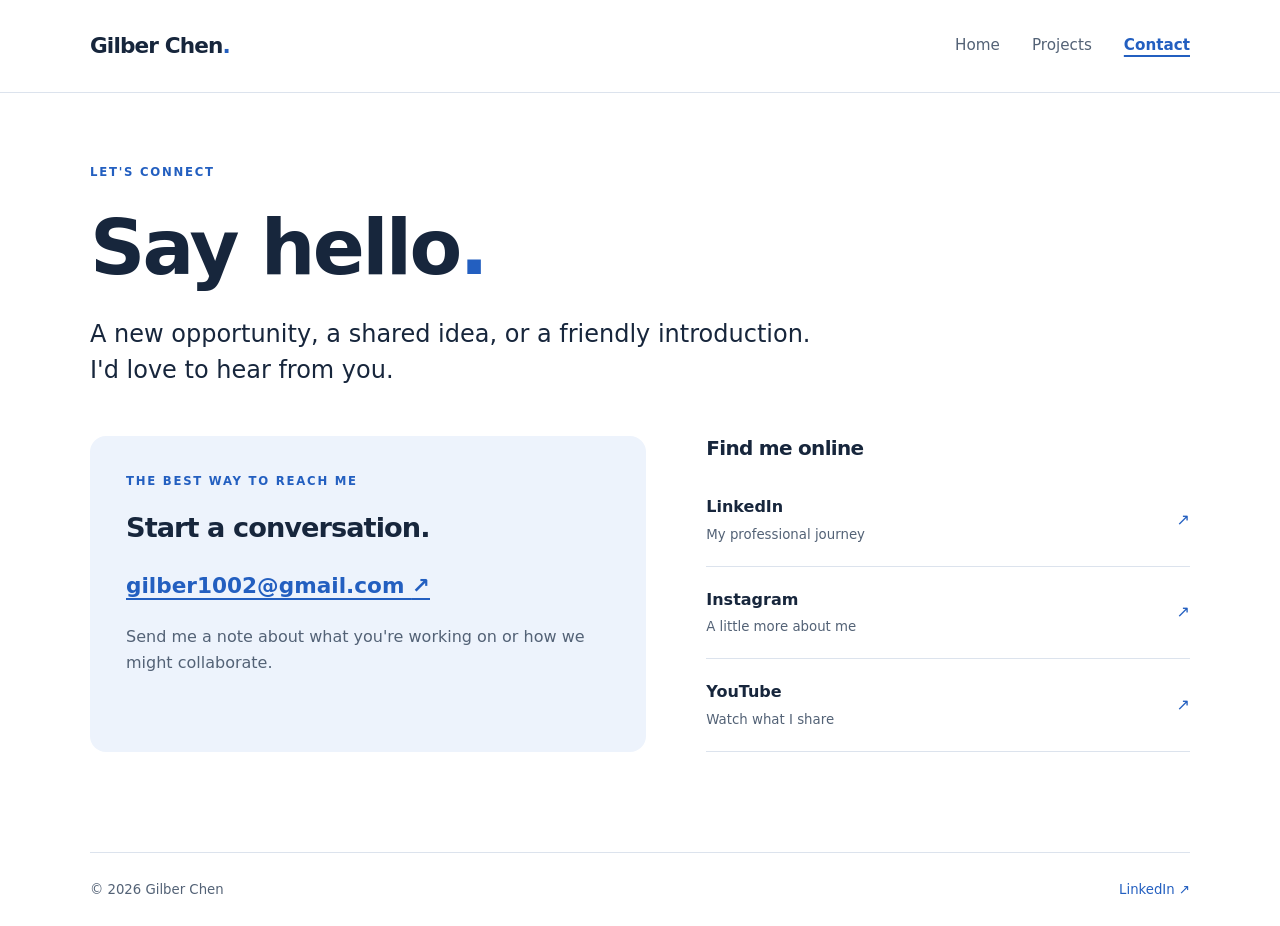
==== contact.html @ 38dcda11 "Build three-page portfolio MVP with hosting documentation" ====
<!doctype html>
<html lang="en">
<head>
  <meta charset="utf-8"><meta name="viewport" content="width=device-width, initial-scale=1">
  <meta name="description" content="Connect with Gilber Chen by email, LinkedIn, Instagram, or YouTube.">
  <title>Contact | Gilber Chen</title><link rel="stylesheet" href="assets/styles.css"><script src="assets/script.js" defer></script>
</head>
<body>
  <a class="skip-link" href="#main">Skip to content</a>
  <header class="site-header"><div class="container header-inner"><a class="brand" href="index.html">Gilber Chen<span class="brand-dot">.</span></a><nav aria-label="Main navigation"><a href="index.html">Home</a><a href="projects.html">Projects</a><a href="contact.html" aria-current="page">Contact</a></nav></div></header>
  <main id="main" class="container page-main">
    <div class="page-intro"><p class="eyebrow">Let's connect</p><h1>Say hello<span class="brand-dot">.</span></h1><p class="lead">A new opportunity, a shared idea, or a friendly introduction.<br>I'd love to hear from you.</p></div>
    <div class="contact-grid">
      <section class="email-card" aria-labelledby="email-title"><p class="eyebrow">The best way to reach me</p><h2 id="email-title">Start a conversation.</h2><a class="email-link" href="mailto:gilber1002@gmail.com">gilber1002@gmail.com <span aria-hidden="true">&nearr;</span></a><p>Send me a note about what you're working on or how we might collaborate.</p></section>
      <section class="social-section" aria-labelledby="social-title"><h2 id="social-title">Find me online</h2><a class="social-link" href="https://www.linkedin.com/in/gilberchen/"><span><strong>LinkedIn</strong><small>My professional journey</small></span><span aria-hidden="true">&nearr;</span></a><a class="social-link" href="https://www.instagram.com/gilbernyy/"><span><strong>Instagram</strong><small>A little more about me</small></span><span aria-hidden="true">&nearr;</span></a><a class="social-link" href="https://www.youtube.com/@Hungry_gilberny"><span><strong>YouTube</strong><small>Watch what I share</small></span><span aria-hidden="true">&nearr;</span></a></section>
    </div>
  </main>
  <footer class="container site-footer"><p>&copy; <span data-year>2026</span> Gilber Chen</p><a href="https://www.linkedin.com/in/gilberchen/">LinkedIn <span aria-hidden="true">&nearr;</span></a></footer>
</body>
</html>
---- assets/styles.css ----
:root { --ink: #17263c; --muted: #536276; --blue: #235fc0; --line: #dce3ed; --pale: #f5f7fa; --radius: 16px; }
* { box-sizing: border-box; }
html { scroll-behavior: smooth; }
body { margin: 0; background: #fff; color: var(--ink); font-family: system-ui, -apple-system, BlinkMacSystemFont, "Segoe UI", sans-serif; line-height: 1.65; display: flex; flex-direction: column; min-height: 100vh; }
main { flex: 1; }
a { color: var(--blue); text-underline-offset: 5px; }
a:hover { text-decoration: underline; }
a:focus-visible { outline: 3px solid var(--blue); outline-offset: 5px; border-radius: 3px; }
h1, h2, h3, p, figure { margin: 0; }
h1, h2, h3 { line-height: 1.2; letter-spacing: -.035em; }
h1 { font-size: clamp(2.8rem, 6vw, 4.8rem); font-weight: 750; }
h2 { font-size: clamp(1.75rem, 3.4vw, 2.5rem); }
h3 { font-size: 1.25rem; }
p { color: var(--muted); }
.container { width: min(1100px, calc(100% - 64px)); margin-inline: auto; }
.site-header { border-bottom: 1px solid var(--line); }
.header-inner { display: flex; justify-content: space-between; align-items: center; min-height: 92px; gap: 24px; }
.brand { color: var(--ink); font-size: 1.35rem; font-weight: 750; letter-spacing: -.04em; text-decoration: none; white-space: nowrap; }
.brand-dot { color: var(--blue); }
nav { display: flex; gap: 32px; }
nav a { color: var(--muted); font-size: .95rem; text-decoration: none; padding-block: 10px; }
nav a[aria-current] { color: var(--blue); font-weight: 650; text-decoration: underline; text-decoration-thickness: 2px; }
.hero { display: grid; grid-template-columns: 1.25fr 1fr; align-items: center; gap: 80px; padding-block: 72px 88px; }
.eyebrow { text-transform: uppercase; letter-spacing: .15em; font-size: .73rem; font-weight: 750; color: var(--blue); margin-bottom: 20px; }
.lead { font-size: clamp(1.2rem, 2.3vw, 1.5rem); line-height: 1.5; margin-top: 22px; margin-bottom: 18px; color: var(--ink); }
.hero-copy > p:not(.eyebrow) { max-width: 540px; }
.actions { display: flex; align-items: center; flex-wrap: wrap; gap: 24px; margin-top: 30px; }
.button { display: inline-flex; align-items: center; justify-content: center; gap: 20px; padding: 13px 22px; background: var(--blue); color: white; border-radius: 7px; text-decoration: none; font-weight: 600; font-size: .93rem; }
.button:hover { background: #194b9a; text-decoration: none; }
.text-link { font-weight: 650; text-decoration: none; }
.mission { border-left: 3px solid #abc5ef; padding-left: 20px; margin-top: 38px; }
.mission h2 { font-size: .95rem; letter-spacing: 0; margin-bottom: 8px; }
.mission p { font-size: .94rem; }
.portrait { background: var(--pale); border-radius: var(--radius); overflow: hidden; border: 1px solid var(--line); }
.portrait img { display: block; width: 100%; height: auto; aspect-ratio: 4 / 4.7; object-fit: cover; object-position: center 35%; }
.portrait figcaption { padding: 18px 22px; font-size: .95rem; font-weight: 650; }
.portrait figcaption span { display: block; color: var(--muted); font-size: .78rem; font-weight: 400; margin-top: 2px; }
.section { padding-block: 76px; }
.section-tinted { background: var(--pale); }
.section-heading { margin-bottom: 38px; max-width: 700px; }
.section-heading .eyebrow { margin-bottom: 14px; }
.experience { display: grid; grid-template-columns: 215px 1fr; gap: 48px; padding-block: 30px; border-top: 1px solid var(--line); }
.date { color: var(--ink); font-size: .86rem; font-weight: 650; }
.location { margin-top: 4px; font-size: .85rem; }
.organization { color: var(--blue); font-weight: 600; margin-block: 6px 14px; }
.experience ul { padding-left: 20px; margin-bottom: 0; color: var(--muted); }
.experience li + li { margin-top: 7px; }
.education-grid, .skills-grid, .project-grid { display: grid; grid-template-columns: repeat(2, minmax(0, 1fr)); gap: 26px; }
.card { padding: 30px; border: 1px solid var(--line); border-radius: var(--radius); }
.card h3 { margin-top: 18px; }
.card .organization { margin-bottom: 4px; }
.skills-section { padding-top: 8px; }
.skills-grid { gap: 60px; }
.skills-grid h3 { margin-bottom: 20px; }
.tags { display: flex; flex-wrap: wrap; list-style: none; padding: 0; margin: 0; gap: 9px; }
.tags li { color: #34475f; background: var(--pale); border: 1px solid var(--line); border-radius: 6px; padding: 6px 12px; font-size: .85rem; }
.closing { margin-bottom: 72px; padding: 38px; border-radius: var(--radius); background: #edf3fc; display: flex; align-items: center; justify-content: space-between; gap: 32px; }
.closing h2 { max-width: 560px; font-size: 1.8rem; }
.closing .button { flex-shrink: 0; }
.site-footer { border-top: 1px solid var(--line); display: flex; align-items: center; justify-content: space-between; gap: 20px; padding-block: 26px; font-size: .83rem; }
.site-footer a { text-decoration: none; }
.page-main { padding-block: 70px 100px; }
.page-intro { max-width: 780px; margin-bottom: 48px; }
.empty-state { text-align: center; background: var(--pale); border: 1px dashed #b8c8df; border-radius: var(--radius); padding: 60px 24px; }
.empty-icon { display: inline-block; color: var(--blue); font-size: 2rem; margin-bottom: 20px; font-family: monospace; }
.empty-state h2 { font-size: 1.7rem; margin-bottom: 16px; }
.empty-state .text-link { display: inline-block; margin-top: 26px; }
.contact-grid { display: grid; grid-template-columns: 1.15fr 1fr; gap: 60px; }
.email-card { padding: 36px; background: #edf3fc; border-radius: var(--radius); }
.email-card h2 { font-size: 1.7rem; margin-bottom: 24px; }
.email-link { display: inline-block; font-size: clamp(1rem, 2vw, 1.35rem); font-weight: 650; margin-bottom: 20px; overflow-wrap: anywhere; }
.social-section h2 { font-size: 1.25rem; margin-bottom: 14px; }
.social-link { display: flex; align-items: center; justify-content: space-between; gap: 20px; padding-block: 20px; border-bottom: 1px solid var(--line); text-decoration: none; }
.social-link strong { display: block; color: var(--ink); }
.social-link small { display: block; color: var(--muted); margin-top: 3px; }
.skip-link { position: absolute; top: -100px; left: 16px; background: white; padding: 12px 20px; z-index: 10; }
.skip-link:focus { top: 10px; }
@media (max-width: 850px) {
  .hero { gap: 36px; }
  .contact-grid { gap: 28px; }
  .experience { grid-template-columns: 165px 1fr; gap: 28px; }
  .closing { flex-direction: column; align-items: flex-start; }
}
@media (max-width: 640px) {
  .container { width: calc(100% - 40px); }
  .header-inner { min-height: 80px; gap: 14px; }
  .brand { font-size: 1.15rem; }
  nav { gap: 16px; }
  nav a { font-size: .85rem; }
  .hero { grid-template-columns: 1fr; gap: 38px; padding-block: 44px 56px; }
  .portrait { width: min(100%, 380px); }
  .section { padding-block: 52px; }
  .experience { grid-template-columns: 1fr; gap: 14px; padding-block: 26px; }
  .education-grid, .skills-grid, .contact-grid, .project-grid { grid-template-columns: 1fr; gap: 24px; }
  .skills-section { padding-top: 0; }
  .card, .email-card { padding: 24px; }
  .closing { padding: 26px; margin-bottom: 48px; }
  .page-main { padding-block: 44px 64px; }
  .empty-state { padding-block: 40px; }
}
@media (prefers-reduced-motion: reduce) { html { scroll-behavior: auto; } }
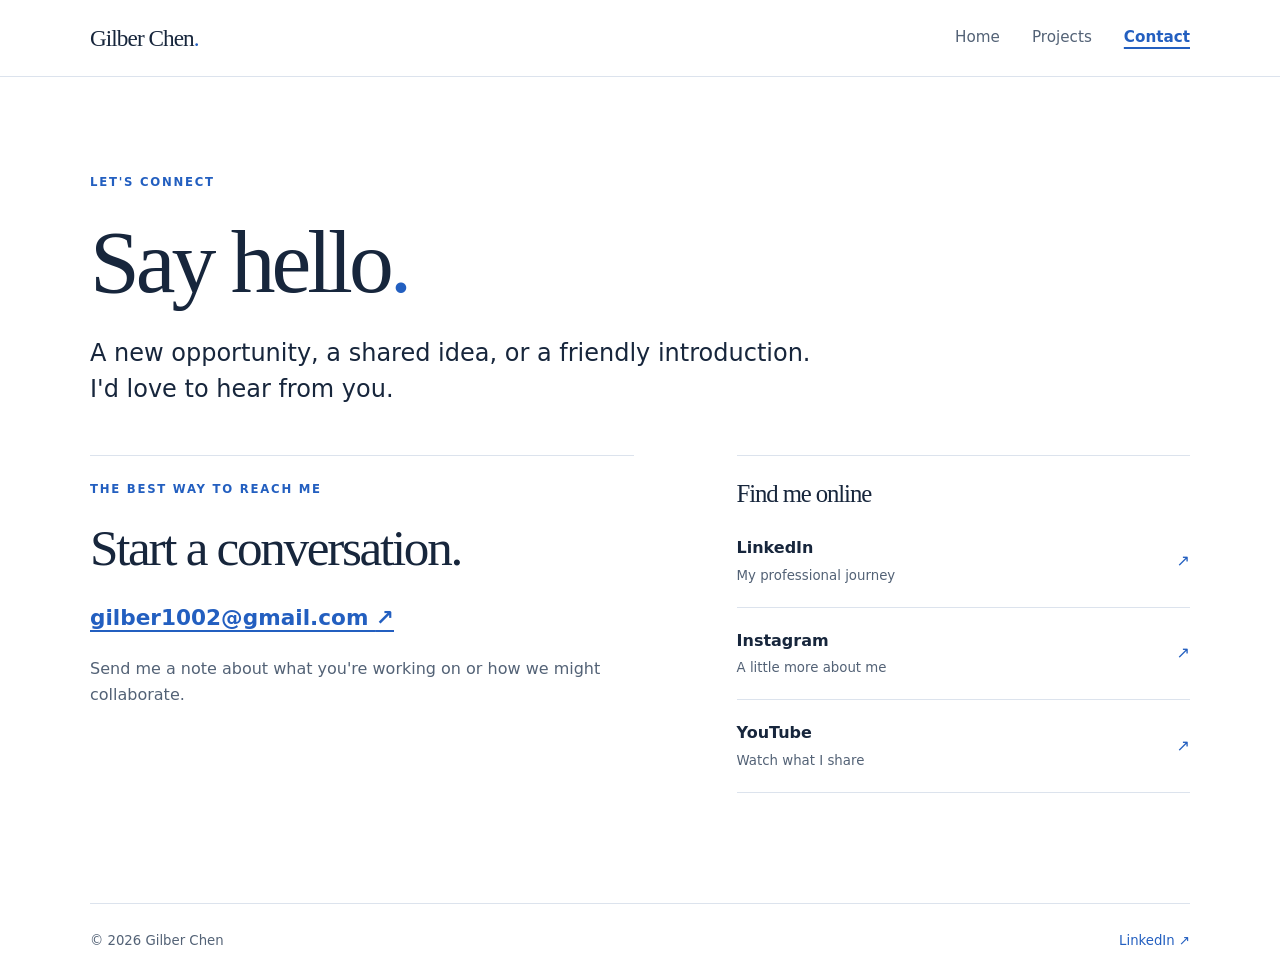
==== commit 1009d2e3: "Restyle portfolio with editorial layouts" ====
--- a/contact.html
+++ b/contact.html
@@ -11,7 +11,7 @@
   <main id="main" class="container page-main">
     <div class="page-intro"><p class="eyebrow">Let's connect</p><h1>Say hello<span class="brand-dot">.</span></h1><p class="lead">A new opportunity, a shared idea, or a friendly introduction.<br>I'd love to hear from you.</p></div>
     <div class="contact-grid">
-      <section class="email-card" aria-labelledby="email-title"><p class="eyebrow">The best way to reach me</p><h2 id="email-title">Start a conversation.</h2><a class="email-link" href="mailto:gilber1002@gmail.com">gilber1002@gmail.com <span aria-hidden="true">&nearr;</span></a><p>Send me a note about what you're working on or how we might collaborate.</p></section>
+      <section class="email-section" aria-labelledby="email-title"><p class="eyebrow">The best way to reach me</p><h2 id="email-title">Start a conversation.</h2><a class="email-link" href="mailto:gilber1002@gmail.com">gilber1002@gmail.com <span aria-hidden="true">&nearr;</span></a><p>Send me a note about what you're working on or how we might collaborate.</p></section>
       <section class="social-section" aria-labelledby="social-title"><h2 id="social-title">Find me online</h2><a class="social-link" href="https://www.linkedin.com/in/gilberchen/"><span><strong>LinkedIn</strong><small>My professional journey</small></span><span aria-hidden="true">&nearr;</span></a><a class="social-link" href="https://www.instagram.com/gilbernyy/"><span><strong>Instagram</strong><small>A little more about me</small></span><span aria-hidden="true">&nearr;</span></a><a class="social-link" href="https://www.youtube.com/@Hungry_gilberny"><span><strong>YouTube</strong><small>Watch what I share</small></span><span aria-hidden="true">&nearr;</span></a></section>
     </div>
   </main>
--- a/assets/styles.css
+++ b/assets/styles.css
@@ -1,4 +1,4 @@
-:root { --ink: #17263c; --muted: #536276; --blue: #235fc0; --line: #dce3ed; --pale: #f5f7fa; --radius: 16px; }
+:root { --ink: #17263c; --muted: #536276; --blue: #235fc0; --line: #dce3ed; --pale: #f5f7fa; --display: Georgia, "Times New Roman", serif; }
 * { box-sizing: border-box; }
 html { scroll-behavior: smooth; }
 body { margin: 0; background: #fff; color: var(--ink); font-family: system-ui, -apple-system, BlinkMacSystemFont, "Segoe UI", sans-serif; line-height: 1.65; display: flex; flex-direction: column; min-height: 100vh; }
@@ -7,69 +7,70 @@
 a:hover { text-decoration: underline; }
 a:focus-visible { outline: 3px solid var(--blue); outline-offset: 5px; border-radius: 3px; }
 h1, h2, h3, p, figure { margin: 0; }
-h1, h2, h3 { line-height: 1.2; letter-spacing: -.035em; }
-h1 { font-size: clamp(2.8rem, 6vw, 4.8rem); font-weight: 750; }
-h2 { font-size: clamp(1.75rem, 3.4vw, 2.5rem); }
-h3 { font-size: 1.25rem; }
+h1, h2, h3 { font-family: var(--display); font-weight: 400; line-height: 1.12; letter-spacing: -.045em; }
+h1 { font-size: clamp(3rem, 7vw, 6.4rem); }
+h2 { font-size: clamp(2rem, 4vw, 3.45rem); }
+h3 { font-size: 1.55rem; }
 p { color: var(--muted); }
 .container { width: min(1100px, calc(100% - 64px)); margin-inline: auto; }
 .site-header { border-bottom: 1px solid var(--line); }
-.header-inner { display: flex; justify-content: space-between; align-items: center; min-height: 92px; gap: 24px; }
-.brand { color: var(--ink); font-size: 1.35rem; font-weight: 750; letter-spacing: -.04em; text-decoration: none; white-space: nowrap; }
+.header-inner { display: flex; justify-content: space-between; align-items: center; min-height: 76px; gap: 24px; }
+.brand { color: var(--ink); font-family: var(--display); font-size: 1.45rem; letter-spacing: -.04em; text-decoration: none; white-space: nowrap; }
 .brand-dot { color: var(--blue); }
 nav { display: flex; gap: 32px; }
 nav a { color: var(--muted); font-size: .95rem; text-decoration: none; padding-block: 10px; }
 nav a[aria-current] { color: var(--blue); font-weight: 650; text-decoration: underline; text-decoration-thickness: 2px; }
-.hero { display: grid; grid-template-columns: 1.25fr 1fr; align-items: center; gap: 80px; padding-block: 72px 88px; }
-.eyebrow { text-transform: uppercase; letter-spacing: .15em; font-size: .73rem; font-weight: 750; color: var(--blue); margin-bottom: 20px; }
+.hero { display: grid; grid-template-columns: minmax(0, 1.3fr) minmax(0, 1fr); align-items: center; gap: clamp(36px, 7vw, 100px); padding-block: 104px 88px; }
+.eyebrow { font-family: inherit; text-transform: uppercase; letter-spacing: .15em; font-size: .73rem; font-weight: 700; color: var(--blue); margin-bottom: 20px; }
 .lead { font-size: clamp(1.2rem, 2.3vw, 1.5rem); line-height: 1.5; margin-top: 22px; margin-bottom: 18px; color: var(--ink); }
 .hero-copy > p:not(.eyebrow) { max-width: 540px; }
 .actions { display: flex; align-items: center; flex-wrap: wrap; gap: 24px; margin-top: 30px; }
-.button { display: inline-flex; align-items: center; justify-content: center; gap: 20px; padding: 13px 22px; background: var(--blue); color: white; border-radius: 7px; text-decoration: none; font-weight: 600; font-size: .93rem; }
-.button:hover { background: #194b9a; text-decoration: none; }
 .text-link { font-weight: 650; text-decoration: none; }
-.mission { border-left: 3px solid #abc5ef; padding-left: 20px; margin-top: 38px; }
-.mission h2 { font-size: .95rem; letter-spacing: 0; margin-bottom: 8px; }
-.mission p { font-size: .94rem; }
-.portrait { background: var(--pale); border-radius: var(--radius); overflow: hidden; border: 1px solid var(--line); }
-.portrait img { display: block; width: 100%; height: auto; aspect-ratio: 4 / 4.7; object-fit: cover; object-position: center 35%; }
-.portrait figcaption { padding: 18px 22px; font-size: .95rem; font-weight: 650; }
+.mission { border-top: 1px solid var(--line); display: grid; grid-template-columns: 1fr 3fr; gap: 32px; }
+.mission h2 { margin-top: .55rem; }
+.mission p { font-family: var(--display); font-size: clamp(1.8rem, 3.5vw, 3.15rem); line-height: 1.18; letter-spacing: -.03em; color: var(--ink); max-width: 24ch; }
+.portrait { width: 100%; max-width: 450px; justify-self: end; }
+.portrait img { display: block; width: 100%; height: auto; aspect-ratio: 4 / 5; object-fit: cover; object-position: center 35%; }
+.portrait figcaption { padding-top: 12px; font-size: .83rem; font-weight: 650; }
 .portrait figcaption span { display: block; color: var(--muted); font-size: .78rem; font-weight: 400; margin-top: 2px; }
-.section { padding-block: 76px; }
+.section { padding-block: 92px; }
 .section-tinted { background: var(--pale); }
 .section-heading { margin-bottom: 38px; max-width: 700px; }
 .section-heading .eyebrow { margin-bottom: 14px; }
-.experience { display: grid; grid-template-columns: 215px 1fr; gap: 48px; padding-block: 30px; border-top: 1px solid var(--line); }
+.experience-list { display: grid; grid-template-columns: repeat(3, minmax(0, 1fr)); gap: 36px; }
+.entry-number { color: var(--blue); font-size: .78rem; margin-bottom: 10px; }
+.experience h3 { margin-top: 18px; }
+.experience { padding-top: 22px; border-top: 1px solid var(--line); }
 .date { color: var(--ink); font-size: .86rem; font-weight: 650; }
 .location { margin-top: 4px; font-size: .85rem; }
 .organization { color: var(--blue); font-weight: 600; margin-block: 6px 14px; }
 .experience ul { padding-left: 20px; margin-bottom: 0; color: var(--muted); }
 .experience li + li { margin-top: 7px; }
 .education-grid, .skills-grid, .project-grid { display: grid; grid-template-columns: repeat(2, minmax(0, 1fr)); gap: 26px; }
-.card { padding: 30px; border: 1px solid var(--line); border-radius: var(--radius); }
+.card { padding-top: 22px; border-top: 1px solid var(--line); }
 .card h3 { margin-top: 18px; }
+.project-grid .card p { margin-block: 12px; }
 .card .organization { margin-bottom: 4px; }
-.skills-section { padding-top: 8px; }
+.skills-section { border-top: 1px solid var(--line); }
 .skills-grid { gap: 60px; }
 .skills-grid h3 { margin-bottom: 20px; }
 .tags { display: flex; flex-wrap: wrap; list-style: none; padding: 0; margin: 0; gap: 9px; }
-.tags li { color: #34475f; background: var(--pale); border: 1px solid var(--line); border-radius: 6px; padding: 6px 12px; font-size: .85rem; }
-.closing { margin-bottom: 72px; padding: 38px; border-radius: var(--radius); background: #edf3fc; display: flex; align-items: center; justify-content: space-between; gap: 32px; }
+.tags li { color: var(--muted); border-bottom: 1px solid var(--line); padding: 4px 0; margin-right: 10px; font-size: .9rem; }
+.closing { padding-block: 46px; border-top: 1px solid var(--line); display: flex; align-items: center; justify-content: space-between; gap: 26px; }
 .closing h2 { max-width: 560px; font-size: 1.8rem; }
-.closing .button { flex-shrink: 0; }
 .site-footer { border-top: 1px solid var(--line); display: flex; align-items: center; justify-content: space-between; gap: 20px; padding-block: 26px; font-size: .83rem; }
 .site-footer a { text-decoration: none; }
-.page-main { padding-block: 70px 100px; }
+.page-main { padding-block: 96px 110px; }
 .page-intro { max-width: 780px; margin-bottom: 48px; }
-.empty-state { text-align: center; background: var(--pale); border: 1px dashed #b8c8df; border-radius: var(--radius); padding: 60px 24px; }
-.empty-icon { display: inline-block; color: var(--blue); font-size: 2rem; margin-bottom: 20px; font-family: monospace; }
-.empty-state h2 { font-size: 1.7rem; margin-bottom: 16px; }
+.empty-state { border-top: 1px solid var(--line); padding-block: 36px 64px; }
+.empty-state h2 { margin-bottom: 16px; }
 .empty-state .text-link { display: inline-block; margin-top: 26px; }
-.contact-grid { display: grid; grid-template-columns: 1.15fr 1fr; gap: 60px; }
-.email-card { padding: 36px; background: #edf3fc; border-radius: var(--radius); }
-.email-card h2 { font-size: 1.7rem; margin-bottom: 24px; }
+.contact-grid { display: grid; grid-template-columns: minmax(0, 1.2fr) minmax(0, 1fr); gap: clamp(32px, 8vw, 110px); }
+.email-section { border-top: 1px solid var(--line); padding-top: 24px; }
+.email-section h2 { margin-bottom: 24px; }
 .email-link { display: inline-block; font-size: clamp(1rem, 2vw, 1.35rem); font-weight: 650; margin-bottom: 20px; overflow-wrap: anywhere; }
-.social-section h2 { font-size: 1.25rem; margin-bottom: 14px; }
+.social-section { border-top: 1px solid var(--line); padding-top: 24px; }
+.social-section h2 { font-size: 1.55rem; margin-bottom: 8px; }
 .social-link { display: flex; align-items: center; justify-content: space-between; gap: 20px; padding-block: 20px; border-bottom: 1px solid var(--line); text-decoration: none; }
 .social-link strong { display: block; color: var(--ink); }
 .social-link small { display: block; color: var(--muted); margin-top: 3px; }
@@ -78,7 +79,7 @@
 @media (max-width: 850px) {
   .hero { gap: 36px; }
   .contact-grid { gap: 28px; }
-  .experience { grid-template-columns: 165px 1fr; gap: 28px; }
+  .experience-list { grid-template-columns: 1fr; gap: 30px; }
   .closing { flex-direction: column; align-items: flex-start; }
 }
 @media (max-width: 640px) {
@@ -88,13 +89,11 @@
   nav { gap: 16px; }
   nav a { font-size: .85rem; }
   .hero { grid-template-columns: 1fr; gap: 38px; padding-block: 44px 56px; }
-  .portrait { width: min(100%, 380px); }
+  .portrait { width: min(100%, 380px); justify-self: start; }
+  .mission { grid-template-columns: 1fr; gap: 0; }
   .section { padding-block: 52px; }
-  .experience { grid-template-columns: 1fr; gap: 14px; padding-block: 26px; }
   .education-grid, .skills-grid, .contact-grid, .project-grid { grid-template-columns: 1fr; gap: 24px; }
-  .skills-section { padding-top: 0; }
-  .card, .email-card { padding: 24px; }
-  .closing { padding: 26px; margin-bottom: 48px; }
+  .closing { padding-block: 34px; }
   .page-main { padding-block: 44px 64px; }
   .empty-state { padding-block: 40px; }
 }
